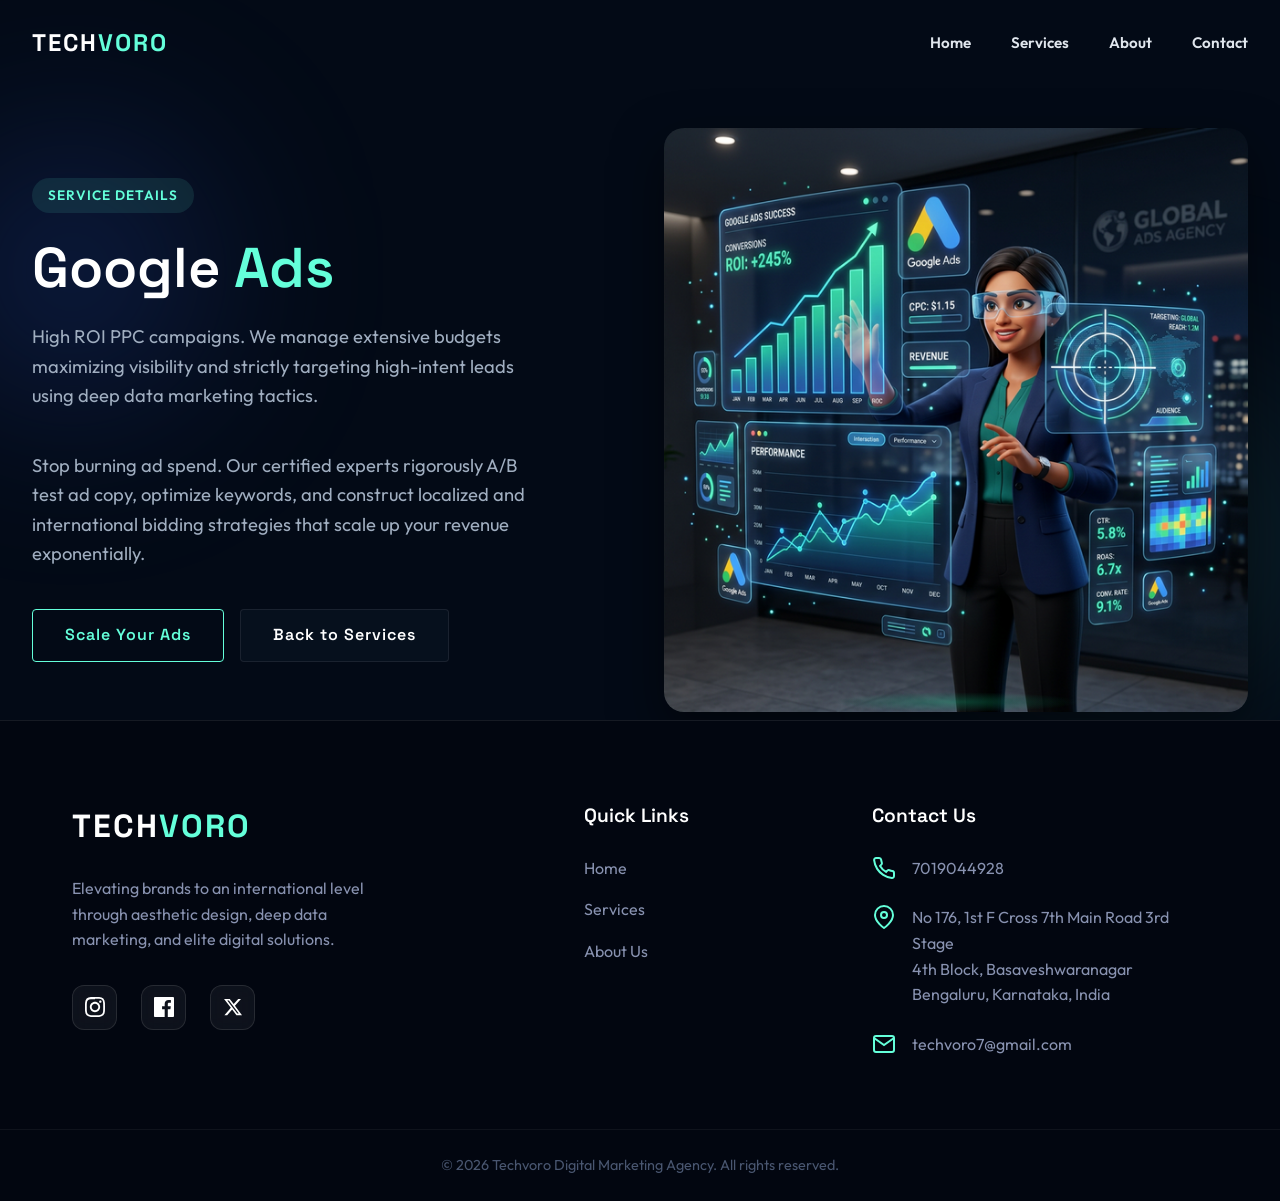
==== google-ads.html @ 204bbf92 "Techvoro website - SEO optimized, techvoro.in domain" ====
<!DOCTYPE html>
<html lang="en">
<head>
    <meta charset="UTF-8">
    <meta name="viewport" content="width=device-width, initial-scale=1.0">

    <!-- ===== PRIMARY SEO TAGS ===== -->
    <title>Google Ads Agency in Bangalore | PPC Management & Lead Generation – Techvoro</title>
    <meta name="description" content="Best Google Ads agency in Bangalore. Techvoro manages high-ROI PPC campaigns, search ads & display ads targeting high-intent leads. 10x average ROI growth. Call 7019044928.">
    <meta name="keywords" content="Google Ads agency Bangalore, PPC company Bangalore, Google Ads management Bangalore, pay per click Bangalore, paid advertising Bangalore, Google search ads Bangalore, display ads Bangalore, lead generation Bangalore, Google Ads consultant Bangalore, performance marketing Bangalore, digital advertising Bangalore, online advertising Bangalore, SEM agency Bangalore">
    <meta name="author" content="Techvoro Digital Marketing Agency">
    <meta name="robots" content="index, follow">
    <meta name="geo.region" content="IN-KA">
    <meta name="geo.placename" content="Bangalore, Karnataka, India">

    <!-- ===== CANONICAL URL ===== -->
    <link rel="canonical" href="https://techvoro.in/google-ads.html">

    <!-- ===== OPEN GRAPH ===== -->
    <meta property="og:type" content="website">
    <meta property="og:url" content="https://techvoro.in/google-ads.html">
    <meta property="og:title" content="Google Ads Agency in Bangalore | Techvoro – High ROI PPC">
    <meta property="og:description" content="Top Google Ads management company in Bangalore. High-ROI PPC campaigns targeting high-intent leads. Call 7019044928.">
    <meta property="og:site_name" content="Techvoro">

    <!-- ===== SERVICE SCHEMA ===== -->
    <script type="application/ld+json">
    {
      "@context": "https://schema.org",
      "@type": "Service",
      "serviceType": "Google Ads Management",
      "name": "Google Ads Services in Bangalore",
      "description": "Professional Google Ads (PPC) management services in Bangalore including search ads, display ads, retargeting campaigns and lead generation strategies with high ROI.",
      "provider": {
        "@type": "LocalBusiness",
        "name": "Techvoro Digital Marketing Agency",
        "address": {"@type": "PostalAddress", "addressLocality": "Basaveshwaranagar", "addressRegion": "Karnataka", "addressCountry": "IN"},
        "telephone": "+917019044928",
        "url": "https://techvoro.in"
      },
      "areaServed": {"@type": "City", "name": "Bangalore"},
      "url": "https://techvoro.in/google-ads.html"
    }
    </script>

    <link rel="preconnect" href="https://fonts.googleapis.com">
    <link rel="preconnect" href="https://fonts.gstatic.com" crossorigin>
    <link href="https://fonts.googleapis.com/css2?family=Outfit:wght@300;400;600;700&family=Space+Grotesk:wght@400;600&display=swap" rel="stylesheet">
    <link rel="stylesheet" href="css/style.css">
    <script src="js/main.js" defer></script>
</head>
<body>

    <!-- Navigation -->
    <nav id="navbar" class="glass-nav scrolled">
        <div class="nav-container">
            <a href="index.html" class="logo">TECH<span>VORO</span></a>
            <ul class="nav-links">
                <li><a href="index.html#home">Home</a></li>
                <li><a href="index.html#services">Services</a></li>
                <li><a href="index.html#about">About</a></li>
                <li><a href="index.html#contact">Contact</a></li>
            </ul>
        </div>
    </nav>

    <!-- Service Detail Hero Section -->
    <section class="hero-section" style="min-height: 80vh; padding-top: 120px;">
        <div class="hero-background-elements">
            <div class="bg-shape circle"></div>
            <div class="bg-shape polygon"></div>
        </div>
        
        <div class="hero-content" style="align-items: center;">
            <div class="hero-text fade-in-up" style="max-width: 600px;">
                <div class="badge">Service Details</div>
                <h1 style="font-size: 3.5rem;">Google <span class="accent">Ads</span></h1>
                <p>High ROI PPC campaigns. We manage extensive budgets maximizing visibility and strictly targeting high-intent leads using deep data marketing tactics.</p>
                <p>Stop burning ad spend. Our certified experts rigorously A/B test ad copy, optimize keywords, and construct localized and international bidding strategies that scale up your revenue exponentially.</p>
                <div class="hero-actions" style="margin-top: 2rem;">
                    <a href="https://wa.me/917019044928?text=Hey%20Techvoro,%20I'm%20interested%20in%20Google%20Ads%20services!" target="_blank" class="btn btn-primary">Scale Your Ads</a>
                    <a href="index.html#services" class="btn btn-secondary">Back to Services</a>
                </div>
            </div>
            
            <div class="hero-graphics fade-in-up" data-delay="200" style="height: auto;">
                <div class="avatar-container" style="pointer-events: none;">
                    <img src="assets/images/human_google_ads.png" alt="Google Ads 3D Illustration" style="max-width: 100%; border-radius: 20px; box-shadow: 0 20px 50px rgba(0,0,0,0.5);">
                    <div class="glow-underneath" style="bottom: 0px; background: radial-gradient(ellipse at center, rgba(16, 185, 129, 0.3) 0%, rgba(0,0,0,0) 70%);"></div>
                </div>
            </div>
        </div>
    </section>

    <!-- Contact & Footer Section -->
    <footer id="contact" class="footer-section">
        <div class="container footer-content">
            <div class="footer-brand">
                <h2 class="logo large-logo">TECH<span>VORO</span></h2>
                <p class="company-desc">Elevating brands to an international level through aesthetic design, deep data marketing, and elite digital solutions.</p>
                <!-- Horizontal Social Media Bar -->
                <div class="social-bar">
                    <a href="https://www.instagram.com/techvoro/" target="_blank" class="social-link" title="Instagram">
                        <svg viewBox="0 0 24 24"><path d="M12 2.163c3.204 0 3.584.012 4.85.07 3.252.148 4.771 1.691 4.919 4.919.058 1.265.069 1.645.069 4.849 0 3.205-.012 3.584-.069 4.849-.149 3.225-1.664 4.771-4.919 4.919-1.266.058-1.644.07-4.85.07-3.204 0-3.584-.012-4.849-.07-3.26-.149-4.771-1.699-4.919-4.92-.058-1.265-.07-1.644-.07-4.849 0-3.204.013-3.04.07-4.349.148-3.225 1.664-4.771 4.919-4.919 1.266-.057 1.645-.069 4.849-.069zm0-2.163c-3.259 0-3.667.014-4.947.072-4.358.2-6.78 2.618-6.98 6.98-.059 1.281-.073 1.689-.073 4.948 0 3.259.014 3.668.072 4.948.2 4.358 2.618 6.78 6.98 6.98 1.281.058 1.689.072 4.948.072 3.259 0 3.668-.014 4.948-.072 4.354-.2 6.782-2.618 6.979-6.98.059-1.28.073-1.689.073-4.948 0-3.259-.014-3.667-.072-4.947-.196-4.354-2.617-6.78-6.979-6.98-1.281-.059-1.69-.073-4.949-.073zm0 5.838c-3.403 0-6.162 2.759-6.162 6.162s2.759 6.163 6.162 6.163 6.162-2.759 6.162-6.163c0-3.403-2.759-6.162-6.162-6.162zm0 10.162c-2.209 0-4-1.79-4-4 0-2.209 1.791-4 4-4s4 1.791 4 4c0 2.21-1.791 4-4 4zm6.406-11.845c-.796 0-1.441.645-1.441 1.44s.645 1.44 1.441 1.44c.795 0 1.439-.645 1.439-1.44s-.644-1.44-1.439-1.44z"/></svg>
                    </a>
                    <a href="#" class="social-link" title="Facebook">
                        <svg viewBox="0 0 24 24"><path d="M22.675 0h-21.35c-.732 0-1.325.593-1.325 1.325v21.351c0 .731.593 1.324 1.325 1.324h11.495v-9.294h-3.128v-3.622h3.128v-2.671c0-3.1 1.893-4.788 4.659-4.788 1.325 0 2.463.099 2.795.143v3.24h-1.918c-1.504 0-1.795.715-1.795 1.763v2.313h3.587l-.467 3.622h-3.12v9.293h6.116c.73 0 1.323-.593 1.323-1.325v-21.35c0-.732-.593-1.325-1.325-1.325z"/></svg>
                    </a>
                    <a href="#" class="social-link" title="X (Twitter)">
                        <svg viewBox="0 0 24 24"><path d="M18.244 2.25h3.308l-7.227 8.26 8.502 11.24H16.17l-5.214-6.817L4.99 21.75H1.68l7.73-8.835L1.254 2.25H8.134l4.713 6.231zm-1.161 17.52h1.833L7.084 4.126H5.117z"/></svg>
                    </a>
                </div>
            </div>
            
            <div class="footer-links">
                <h4>Quick Links</h4>
                <ul>
                    <li><a href="index.html#home">Home</a></li>
                    <li><a href="index.html#services">Services</a></li>
                    <li><a href="index.html#about">About Us</a></li>
                </ul>
            </div>
            
            <div class="footer-contact">
                <h4>Contact Us</h4>
                <div class="contact-item">
                    <svg class="contact-icon" viewBox="0 0 24 24" fill="none" stroke="currentColor" stroke-width="2"><path d="M22 16.92v3a2 2 0 0 1-2.18 2 19.79 19.79 0 0 1-8.63-3.07 19.5 19.5 0 0 1-6-6 19.79 19.79 0 0 1-3.07-8.67A2 2 0 0 1 4.11 2h3a2 2 0 0 1 2 1.72 12.84 12.84 0 0 0 .7 2.81 2 2 0 0 1-.45 2.11L8.09 9.91a16 16 0 0 0 6 6l1.27-1.27a2 2 0 0 1 2.11-.45 12.84 12.84 0 0 0 2.81.7A2 2 0 0 1 22 16.92z"></path></svg>
                    <span>7019044928</span>
                </div>
                <div class="contact-item">
                    <svg class="contact-icon" viewBox="0 0 24 24" fill="none" stroke="currentColor" stroke-width="2"><path d="M21 10c0 7-9 13-9 13s-9-6-9-13a9 9 0 0 1 18 0z"></path><circle cx="12" cy="10" r="3"></circle></svg>
                    <span>No 176, 1st F Cross 7th Main Road 3rd Stage<br>4th Block, Basaveshwaranagar<br>Bengaluru, Karnataka, India</span>
                </div>
                <div class="contact-item">
                    <svg class="contact-icon" viewBox="0 0 24 24" fill="none" stroke="currentColor" stroke-width="2"><path d="M4 4h16c1.1 0 2 .9 2 2v12c0 1.1-.9 2-2 2H4c-1.1 0-2-.9-2-2V6c0-1.1.9-2 2-2z"></path><polyline points="22,6 12,13 2,6"></polyline></svg>
                    <a href="mailto:techvoro7@gmail.com" style="color: inherit; text-decoration: none;">techvoro7@gmail.com</a>
                </div>
            </div>
        </div>
        
        <div class="footer-bottom">
            <p>&copy; 2026 Techvoro Digital Marketing Agency. All rights reserved.</p>
        </div>
    </footer>

</body>
</html>
---- css/style.css ----
/* ==================================
   VARIABLES & GLOBALS
   ================================== */
:root {
    /* Colors */
    --color-bg: #030a16;
    --color-bg-light: #0d1b2a;
    --color-text: #e0e6ed;
    --color-heading: #ffffff;
    --color-accent: #64ffda; /* Emerald/Teal */
    --color-accent-dark: #1b4e52;
    --color-primary: #1e3a8a; /* Deep Blue */
    
    /* Glassmorphism */
    --glass-bg: rgba(13, 27, 42, 0.4);
    --glass-border: rgba(255, 255, 255, 0.08);
    --glass-shadow: 0 8px 32px 0 rgba(0, 0, 0, 0.37);
    
    /* Typography */
    --font-primary: 'Outfit', sans-serif;
    --font-secondary: 'Space Grotesk', sans-serif;
    
    /* Spacing */
    --spacing-sm: 1rem;
    --spacing-md: 2.5rem;
    --spacing-lg: 5rem;
    --spacing-xl: 10rem;
}

* {
    margin: 0;
    padding: 0;
    box-sizing: border-box;
}

html {
    scroll-behavior: smooth;
    font-size: 16px;
}

body {
    background-color: var(--color-bg);
    color: var(--color-text);
    font-family: var(--font-primary);
    line-height: 1.6;
    overflow-x: hidden;
}

h1, h2, h3, h4, h5, h6 {
    color: var(--color-heading);
    font-family: var(--font-secondary);
    font-weight: 600;
}

a {
    text-decoration: none;
    color: inherit;
}

ul {
    list-style: none;
}

.container {
    max-width: 1200px;
    margin: 0 auto;
    padding: 0 2rem;
}

.section-padding {
    padding: var(--spacing-xl) 0;
}

.text-center {
    text-align: center;
}

.accent {
    color: var(--color-accent);
}

/* ==================================
   COMPONENTS
   ================================== */

.btn {
    display: inline-block;
    padding: 0.8rem 2rem;
    border-radius: 4px;
    font-weight: 600;
    font-family: var(--font-secondary);
    letter-spacing: 1px;
    transition: all 0.3s cubic-bezier(0.25, 0.46, 0.45, 0.94);
    position: relative;
    overflow: hidden;
    z-index: 1;
}

.btn-primary {
    background: transparent;
    color: var(--color-accent);
    border: 1px solid var(--color-accent);
}

.btn-primary:hover {
    background: rgba(100, 255, 218, 0.1);
    box-shadow: 0 0 15px rgba(100, 255, 218, 0.3);
    transform: translateY(-3px);
}

.btn-secondary {
    background: var(--glass-bg);
    border: 1px solid var(--glass-border);
    color: var(--color-heading);
}

.btn-secondary:hover {
    background: rgba(255, 255, 255, 0.05);
    transform: translateY(-3px);
}

.badge {
    display: inline-block;
    padding: 0.4rem 1rem;
    background: rgba(100, 255, 218, 0.1);
    color: var(--color-accent);
    border-radius: 50px;
    font-size: 0.85rem;
    font-weight: 600;
    margin-bottom: 1.5rem;
    letter-spacing: 1px;
    text-transform: uppercase;
}

.glass-card {
    background: var(--glass-bg);
    backdrop-filter: blur(10px);
    -webkit-backdrop-filter: blur(10px);
    border: 1px solid var(--glass-border);
    border-radius: 12px;
    box-shadow: var(--glass-shadow);
}

/* ==================================
   NAVIGATION
   ================================== */
.glass-nav {
    position: fixed;
    top: 0;
    width: 100%;
    z-index: 100;
    padding: 1.5rem 0;
    transition: all 0.4s ease;
    background: transparent;
}

.glass-nav.scrolled {
    background: rgba(3, 10, 22, 0.8);
    backdrop-filter: blur(12px);
    -webkit-backdrop-filter: blur(12px);
    padding: 1rem 0;
    border-bottom: 1px solid var(--glass-border);
}

.nav-container {
    max-width: 1400px;
    margin: 0 auto;
    padding: 0 2rem;
    display: flex;
    justify-content: space-between;
    align-items: center;
}

.logo {
    font-family: var(--font-secondary);
    font-size: 1.5rem;
    font-weight: 700;
    letter-spacing: 2px;
    color: var(--color-heading);
}

.logo span {
    color: var(--color-accent);
}

.nav-links {
    display: flex;
    gap: 2.5rem;
}

.nav-links a {
    font-size: 0.95rem;
    font-weight: 600;
    color: var(--color-text);
    transition: color 0.3s ease;
    position: relative;
}

.nav-links a::after {
    content: '';
    position: absolute;
    width: 0;
    height: 2px;
    bottom: -5px;
    left: 0;
    background-color: var(--color-accent);
    transition: width 0.3s ease;
}

.nav-links a:hover {
    color: var(--color-accent);
}

.nav-links a:hover::after {
    width: 100%;
}

/* ==================================
   HERO SECTION
   ================================== */
.hero-section {
    position: relative;
    min-height: 100vh;
    display: flex;
    align-items: center;
    padding-top: 80px; /* Offset for nav */
    overflow: hidden;
}

.hero-background-elements {
    position: absolute;
    top: 0;
    left: 0;
    width: 100%;
    height: 100%;
    z-index: -1;
    overflow: hidden;
}

/* Abstract glowing shapes in background */
.bg-shape {
    position: absolute;
    filter: blur(80px);
    opacity: 0.5;
    z-index: -1;
    animation: drift 20s infinite alternate ease-in-out;
}

.circle {
    width: 400px;
    height: 400px;
    background: radial-gradient(circle, var(--color-primary) 0%, transparent 70%);
    top: 10%;
    left: -10%;
}

.polygon {
    width: 500px;
    height: 500px;
    background: radial-gradient(circle, var(--color-accent-dark) 0%, transparent 70%);
    bottom: -10%;
    right: -10%;
    animation-delay: -5s;
}

.hero-content {
    max-width: 1400px;
    margin: 0 auto;
    padding: 0 2rem;
    display: grid;
    grid-template-columns: 1fr 1fr;
    gap: 3rem;
    align-items: center;
    width: 100%;
    position: relative;
    z-index: 10;
}

.hero-text h1 {
    font-size: clamp(3rem, 5vw, 4.5rem);
    line-height: 1.1;
    margin-bottom: 1.5rem;
}

.hero-text p {
    font-size: 1.15rem;
    color: #a0aec0;
    max-width: 500px;
    margin-bottom: 2.5rem;
}

.hero-actions {
    display: flex;
    gap: 1rem;
}

/* 3D Avatar Area */
.hero-graphics {
    position: relative;
    display: flex;
    justify-content: center;
    align-items: center;
    height: 600px; /* fixed height for float effect */
}

.avatar-container {
    position: relative;
    width: 100%;
    height: 100%;
    display: flex;
    justify-content: center;
    align-items: center;
    perspective: 1000px;
    cursor: pointer;
}

.avatar-ring {
    position: absolute;
    width: 380px;
    height: 380px;
    border-radius: 50%;
    border: 2px dashed var(--color-accent);
    opacity: 0;
    transform: scale(0.5) rotate(0deg);
    transition: all 0.6s cubic-bezier(0.175, 0.885, 0.32, 1.275);
    z-index: 0;
    pointer-events: none;
}

.avatar-container:hover .avatar-ring {
    opacity: 0.8;
    transform: scale(1) rotate(180deg);
    box-shadow: 0 0 40px rgba(100, 255, 218, 0.2), inset 0 0 40px rgba(100, 255, 218, 0.2);
    animation: spinRing 20s linear infinite forwards;
}

@keyframes spinRing {
    100% { transform: scale(1) rotate(540deg); }
}

.floating-avatar {
    max-width: 90%;
    max-height: 100%;
    object-fit: contain;
    animation: float 6s ease-in-out infinite;
    filter: drop-shadow(0 20px 30px rgba(0,0,0,0.5));
    transform-style: preserve-3d;
    z-index: 2;
    transition: filter 0.5s ease;
}

.avatar-container:hover .floating-avatar {
    filter: drop-shadow(0 0 30px rgba(100, 255, 218, 0.6));
}

.chat-bubble {
    position: absolute;
    top: 15%;
    right: 5%;
    background: rgba(3, 10, 22, 0.85);
    backdrop-filter: blur(12px);
    border: 1px solid var(--color-accent);
    padding: 1.2rem 1.5rem;
    border-radius: 20px 20px 20px 0;
    color: var(--color-heading);
    font-family: var(--font-primary);
    font-weight: 500;
    font-size: 1.1rem;
    box-shadow: 0 10px 25px rgba(0,0,0,0.5), 0 0 15px rgba(100, 255, 218, 0.2);
    opacity: 0;
    transform: translateY(20px) scale(0.8);
    transition: all 0.5s cubic-bezier(0.175, 0.885, 0.32, 1.275);
    z-index: 10;
    pointer-events: none;
    max-width: 250px;
}

.avatar-container:hover .chat-bubble {
    opacity: 1;
    transform: translateY(0) scale(1);
    transition-delay: 0.3s;
    pointer-events: auto; /* Allow clicking the link when visible */
}

.chat-text {
    display: inline-block;
    color: var(--color-heading);
    text-decoration: none;
    opacity: 0;
    transition: opacity 0.3s ease, color 0.3s ease;
    transition-delay: 1.2s; /* shows after typing dots */
}

.chat-text:hover {
    color: var(--color-accent);
}

.avatar-container:hover .chat-text {
    opacity: 1;
}

.typing-dot {
    display: inline-block;
    width: 6px;
    height: 6px;
    background: var(--color-accent);
    border-radius: 50%;
    margin-right: 4px;
    animation: typing 1.4s infinite ease-in-out both;
    position: absolute;
    top: 50%;
    transform: translateY(-50%);
}

.typing-dot:nth-child(1) { left: 20px; animation-delay: -0.32s; }
.typing-dot:nth-child(2) { left: 32px; animation-delay: -0.16s; }
.typing-dot:nth-child(3) { left: 44px; animation-delay: 0s; }

.avatar-container:hover .typing-dot {
    opacity: 0;
    transition: opacity 0.3s ease;
    transition-delay: 1s; /* fade out typing dots */
}

@keyframes typing {
    0%, 80%, 100% { transform: scale(0); }
    40% { transform: scale(1); }
}

.glow-underneath {
    position: absolute;
    bottom: 50px;
    width: 250px;
    height: 20px;
    background: radial-gradient(ellipse at center, rgba(100, 255, 218, 0.4) 0%, rgba(0,0,0,0) 70%);
    border-radius: 50%;
    animation: pulseGlow 6s ease-in-out infinite;
}

/* ==================================
   SERVICES SECTION
   ================================== */
.services-section {
    position: relative;
    background-color: var(--color-bg-light);
}

.service-card-link {
    text-decoration: none;
    color: inherit;
    display: block;
    border-radius: 20px;
    transition: transform 0.4s ease;
}

.service-card-link:hover {
    transform: translateY(-5px);
}

.section-header {
    margin-bottom: 4rem;
}

.section-title {
    font-size: 2.5rem;
    margin-bottom: 1rem;
}

.section-subtitle {
    color: #a0aec0;
    font-size: 1.1rem;
}

.services-grid {
    display: grid;
    grid-template-columns: repeat(auto-fit, minmax(320px, 1fr));
    gap: 2rem;
}

.service-card {
    padding: 2.5rem;
    transition: transform 0.4s cubic-bezier(0.175, 0.885, 0.32, 1.275), box-shadow 0.4s ease;
    cursor: pointer;
    position: relative;
    overflow: hidden;
}

.service-card::before {
    content: '';
    position: absolute;
    top: 0;
    left: 0;
    width: 100%;
    height: 100%;
    background: linear-gradient(135deg, rgba(100,255,218,0.05) 0%, transparent 100%);
    opacity: 0;
    transition: opacity 0.4s ease;
}

.service-card:hover {
    transform: translateY(-10px) scale(1.02);
    box-shadow: 0 20px 40px rgba(0,0,0,0.4);
    border-color: rgba(100, 255, 218, 0.3);
}

.service-card:hover::before {
    opacity: 1;
}

.service-img-container {
    height: 160px;
    margin-bottom: 1.5rem;
    display: flex;
    justify-content: center;
    align-items: center;
    perspective: 1000px;
}

.service-3d-img {
    max-height: 100%;
    max-width: 100%;
    object-fit: contain;
    filter: drop-shadow(0 15px 25px rgba(0,0,0,0.6));
    transition: transform 0.6s cubic-bezier(0.175, 0.885, 0.32, 1.275), filter 0.6s ease;
    transform-style: preserve-3d;
    border-radius: 12px;
}

.service-card:hover .service-3d-img {
    transform: translateY(-20px) scale(1.15) rotateY(15deg) rotateX(10deg);
    filter: drop-shadow(0 30px 40px rgba(100, 255, 218, 0.25));
}

.service-card h3 {
    font-size: 1.4rem;
    margin-bottom: 1rem;
}

.service-card p {
    color: #a0aec0;
    font-size: 0.95rem;
}

/* ==================================
   WHY CHOOSE US SECTION
   ================================== */
.why-us-section {
    position: relative;
    z-index: 10;
}

.why-us-container {
    display: grid;
    grid-template-columns: 1fr 1fr;
    gap: 4rem;
    align-items: center;
}

.why-us-content .section-subtitle {
    margin-bottom: 3rem;
    font-size: 1.1rem;
    color: rgba(255, 255, 255, 0.7);
    line-height: 1.8;
}

.why-grid {
    display: grid;
    grid-template-columns: 1fr 1fr;
    gap: 2rem;
}

.why-card {
    padding: 2rem;
    position: relative;
    overflow: hidden;
    transition: transform 0.3s ease, box-shadow 0.3s ease;
}

.why-card:hover {
    transform: translateY(-5px);
    box-shadow: 0 10px 30px rgba(0,0,0,0.5), inset 0 0 15px rgba(16, 185, 129, 0.1);
}

.why-card::before {
    content: '';
    position: absolute;
    top: 0;
    left: 0;
    width: 2px;
    height: 0;
    background: var(--color-accent);
    transition: height 0.4s ease;
}

.why-card:hover::before {
    height: 100%;
}

.icon-wrapper {
    width: 50px;
    height: 50px;
    border-radius: 12px;
    background: rgba(16, 185, 129, 0.1);
    display: flex;
    align-items: center;
    justify-content: center;
    margin-bottom: 1.5rem;
    border: 1px solid rgba(16, 185, 129, 0.2);
}

.icon-wrapper svg {
    width: 24px;
    height: 24px;
    color: var(--color-accent);
}

.why-card h3 {
    font-size: 1.25rem;
    margin-bottom: 1rem;
    color: var(--color-heading);
}

.why-card p {
    font-size: 0.95rem;
    color: rgba(255, 255, 255, 0.65);
    line-height: 1.6;
    margin: 0;
}

.interactive-shield-3d {
    position: relative;
    animation: float 6s ease-in-out infinite;
}

.shield-img:hover {
    transform: scale(1.05) rotateY(10deg);
}

/* ==================================
   ABOUT / RESEARCH SECTION
   ================================== */
.about-section {
    background: var(--color-bg);
}

.about-container {
    display: grid;
    grid-template-columns: 1fr 1fr;
    gap: 4rem;
    align-items: center;
}

.abstract-chart {
    height: 400px;
    position: relative;
    padding: 2rem;
    display: flex;
    align-items: flex-end;
    gap: 2rem;
    justify-content: center;
}

.bar {
    width: 60px;
    border-radius: 8px 8px 0 0;
    background: linear-gradient(180deg, var(--color-accent) 0%, rgba(100,255,218,0) 100%);
    box-shadow: 0 0 20px rgba(100,255,218,0.2);
    animation: growBar 3s ease-out forwards infinite alternate;
}

.bar-1 { height: 60%; animation-delay: 0s; }
.bar-2 { height: 85%; animation-delay: 1s; }
.bar-3 { height: 40%; animation-delay: 2s; }

.about-text p {
    color: #a0aec0;
    margin-bottom: 1.5rem;
    font-size: 1.1rem;
}

.stats-list {
    display: grid;
    grid-template-columns: repeat(3, 1fr);
    gap: 1.5rem;
    margin-top: 3rem;
    padding-top: 3rem;
    border-top: 1px solid var(--glass-border);
}

.stat-num {
    display: block;
    font-size: 2.5rem;
    font-family: var(--font-secondary);
    font-weight: 700;
    color: var(--color-accent);
    margin-bottom: 0.5rem;
}

.stat-label {
    color: #8892b0;
    font-size: 0.9rem;
    text-transform: uppercase;
    letter-spacing: 1px;
}

/* ==================================
   FOOTER / CONTACT SECTION
   ================================== */
.footer-section {
    background: #020610;
    border-top: 1px solid var(--glass-border);
    padding-top: var(--spacing-lg);
    position: relative;
}

.footer-content {
    display: grid;
    grid-template-columns: 2fr 1fr 1.5fr;
    gap: 4rem;
    margin-bottom: 3rem;
}

.large-logo {
    font-size: 2rem;
    margin-bottom: 1.5rem;
}

.company-desc {
    color: #8892b0;
    max-width: 300px;
}

.footer-links h4, .footer-contact h4 {
    color: var(--color-heading);
    margin-bottom: 1.5rem;
    font-size: 1.2rem;
}

.footer-links ul li {
    margin-bottom: 1rem;
}

.footer-links ul li a {
    color: #8892b0;
    transition: color 0.3s ease;
}

.footer-links ul li a:hover {
    color: var(--color-accent);
}

.contact-item {
    display: flex;
    align-items: flex-start;
    gap: 1rem;
    margin-bottom: 1.5rem;
    color: #8892b0;
}

.contact-icon {
    width: 24px;
    height: 24px;
    color: var(--color-accent);
    flex-shrink: 0;
}

.footer-bottom {
    text-align: center;
    padding: 1.5rem;
    border-top: 1px solid rgba(255,255,255,0.05);
    color: #495670;
    font-size: 0.9rem;
}

/* ==================================
   READ MORE LINK
   ================================== */
.read-more {
    display: inline-flex;
    align-items: center;
    gap: 0.4rem;
    margin-top: 1rem;
    color: var(--color-accent);
    font-size: 0.9rem;
    font-weight: 600;
    letter-spacing: 0.04em;
    text-transform: uppercase;
    transition: gap 0.3s ease, opacity 0.3s ease;
}

.read-more .arrow {
    display: inline-block;
    transition: transform 0.3s ease;
}

.service-card:hover .read-more .arrow {
    transform: translateX(5px);
}

.service-card:hover .read-more {
    gap: 0.7rem;
    opacity: 0.9;
}

/* ==================================
   ANIMATIONS & KEYFRAMES
   ================================== */

@keyframes float {
    0% { transform: translateY(0px) rotate(0deg); }
    50% { transform: translateY(-20px) rotate(2deg); }
    100% { transform: translateY(0px) rotate(0deg); }
}

@keyframes pulseGlow {
    0% { transform: scale(1); opacity: 0.5; }
    50% { transform: scale(1.2); opacity: 0.8; }
    100% { transform: scale(1); opacity: 0.5; }
}

@keyframes bounce {
    0%, 100% { transform: translateY(0); }
    50% { transform: translateY(10px); }
}

@keyframes drift {
    0% { transform: translate(0, 0) scale(1); }
    100% { transform: translate(50px, 30px) scale(1.2); }
}

@keyframes growBar {
    0% { opacity: 0.5; transform: scaleY(0.8); }
    100% { opacity: 1; transform: scaleY(1); }
}

/* Scroll Reveal Classes added by JS */
.fade-in-up {
    opacity: 0;
    transform: translateY(40px);
    transition: opacity 0.8s ease-out, transform 0.8s cubic-bezier(0.165, 0.84, 0.44, 1);
}

.fade-in-up.visible {
    opacity: 1;
    transform: translateY(0);
}

/* ==================================
   RESPONSIVE DESIGN
   ================================== */
@media screen and (max-width: 968px) {
    .hero-content {
        grid-template-columns: 1fr;
        text-align: center;
        padding-top: 5rem;
    }
    
    .hero-actions {
        justify-content: center;
    }
    
    .hero-text p {
        margin: 0 auto 2.5rem auto;
    }
    
    .about-container {
        grid-template-columns: 1fr;
    }
    
    .about-images {
        order: -1;
    }
    
    .footer-content {
        grid-template-columns: 1fr;
        gap: 2.5rem;
    }
}

@media screen and (max-width: 768px) {
    .nav-links {
        display: none; /* Add hamburger menu logic for real site */
    }
    
    .stats-list {
        grid-template-columns: 1fr;
        text-align: center;
    }
}

/* ==================================
   SOCIAL MEDIA BAR
   ================================== */
.social-bar {
    display: flex;
    flex-direction: row;
    gap: 1.5rem;
    margin-top: 2rem;
    animation: fadeIn 1s ease-out;
}

.social-link {
    width: 45px;
    height: 45px;
    background: rgba(255, 255, 255, 0.05);
    backdrop-filter: blur(10px);
    -webkit-backdrop-filter: blur(10px);
    border: 1px solid rgba(255, 255, 255, 0.1);
    border-radius: 12px;
    display: flex;
    align-items: center;
    justify-content: center;
    color: #fff;
    transition: all 0.3s ease;
    text-decoration: none;
}

.social-link:hover {
    background: rgba(16, 185, 129, 0.2);
    border-color: var(--color-accent);
    color: var(--color-accent);
    transform: translateY(-5px);
    box-shadow: 0 5px 15px rgba(16, 185, 129, 0.3);
}

.social-link svg {
    width: 20px;
    height: 20px;
    fill: currentColor;
}

@keyframes fadeIn {
    from { opacity: 0; transform: translateX(-20px); }
    to { opacity: 1; transform: translateX(0); }
}

@media screen and (max-width: 768px) {
    .social-bar {
        margin-top: 1.5rem;
        gap: 1rem;
    }
    
    .social-link {
        width: 40px;
        height: 40px;
    }
}
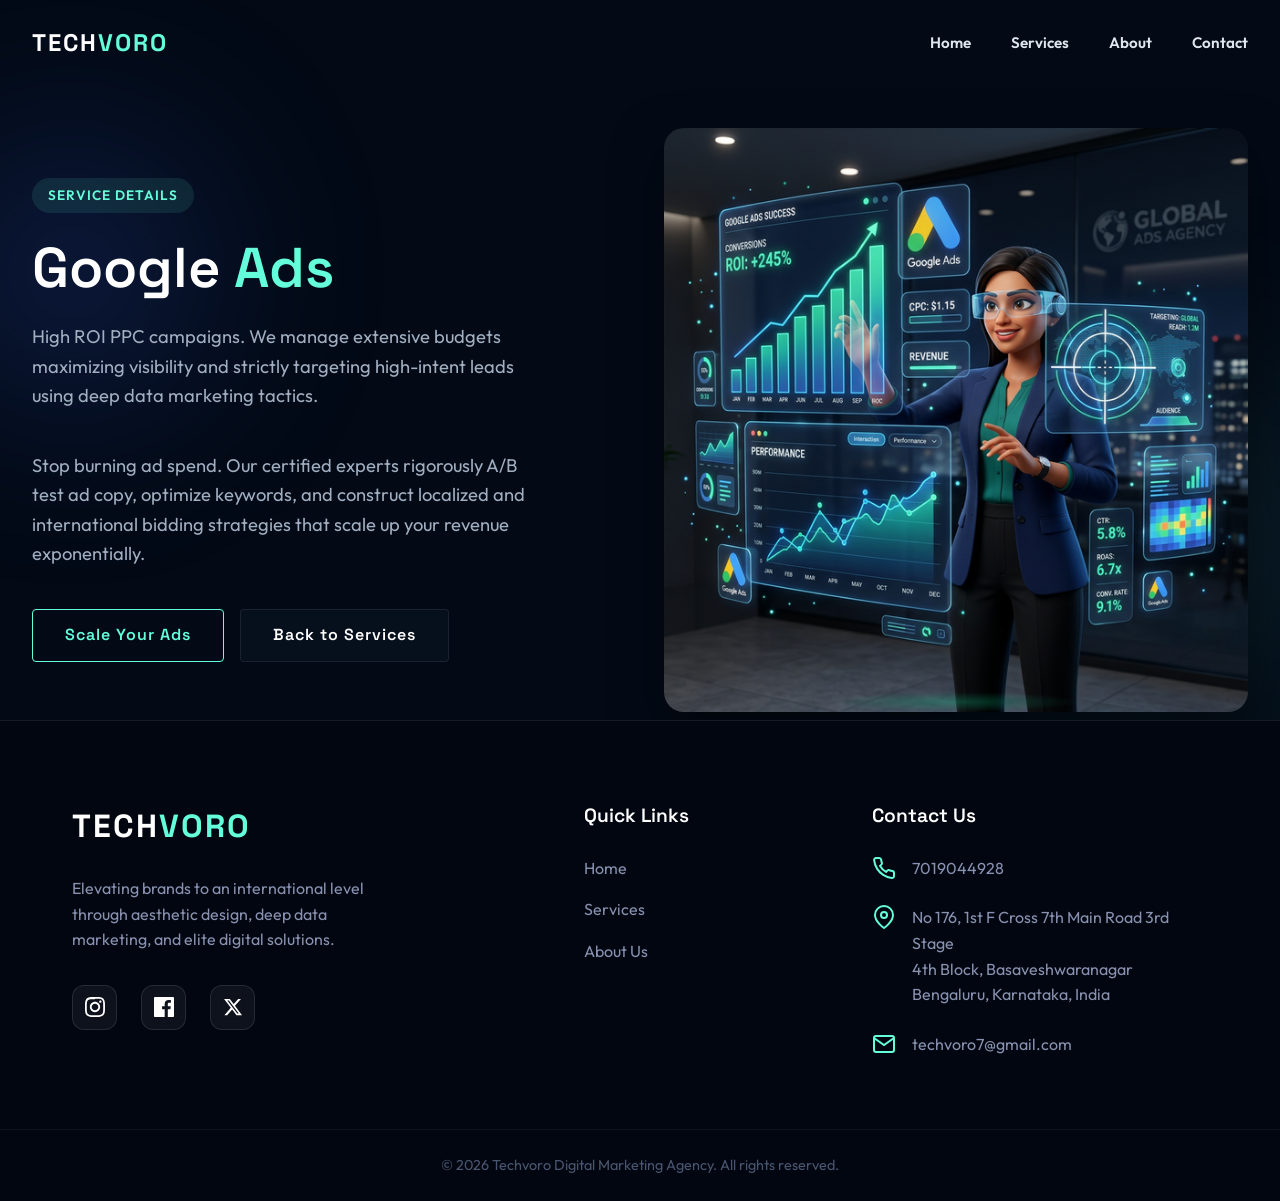
==== commit 7ebc4234: "Fix mobile navigation and layout squashing" ====
--- a/google-ads.html
+++ b/google-ads.html
@@ -61,6 +61,9 @@
                 <li><a href="index.html#about">About</a></li>
                 <li><a href="index.html#contact">Contact</a></li>
             </ul>
+            <div class="mobile-toggle" id="mobile-toggle">
+                <svg viewBox="0 0 24 24" fill="none" stroke="currentColor" stroke-width="2"><line x1="3" y1="12" x2="21" y2="12"></line><line x1="3" y1="6" x2="21" y2="6"></line><line x1="3" y1="18" x2="21" y2="18"></line></svg>
+            </div>
         </div>
     </nav>
 
--- a/css/style.css
+++ b/css/style.css
@@ -71,6 +71,12 @@
     padding: var(--spacing-xl) 0;
 }
 
+@media screen and (max-width: 768px) {
+    .section-padding {
+        padding: 4rem 0;
+    }
+}
+
 .text-center {
     text-align: center;
 }
@@ -186,6 +192,48 @@
 .nav-links {
     display: flex;
     gap: 2.5rem;
+}
+
+.mobile-toggle {
+    display: none;
+    cursor: pointer;
+    z-index: 1001;
+}
+
+.mobile-toggle svg {
+    width: 30px;
+    height: 30px;
+    color: var(--color-accent);
+}
+
+@media screen and (max-width: 992px) {
+    .mobile-toggle {
+        display: block;
+    }
+
+    .nav-links {
+        position: fixed;
+        top: 0;
+        right: -100%;
+        width: 100%;
+        height: 100vh;
+        background: rgba(3, 10, 22, 0.98);
+        backdrop-filter: blur(20px);
+        flex-direction: column;
+        justify-content: center;
+        align-items: center;
+        gap: 2rem;
+        transition: right 0.4s cubic-bezier(0.77, 0.2, 0.05, 1);
+        z-index: 1000;
+    }
+
+    .nav-links.active {
+        right: 0;
+    }
+
+    .nav-links a {
+        font-size: 1.5rem;
+    }
 }
 
 .nav-links a {
@@ -227,6 +275,13 @@
     overflow: hidden;
 }
 
+@media screen and (max-width: 768px) {
+    .hero-section {
+        min-height: auto;
+        padding: 120px 0 60px;
+    }
+}
+
 .hero-background-elements {
     position: absolute;
     top: 0;
@@ -244,6 +299,14 @@
     opacity: 0.5;
     z-index: -1;
     animation: drift 20s infinite alternate ease-in-out;
+    will-change: transform; /* Hint for browser to use GPU */
+}
+
+@media screen and (max-width: 768px) {
+    .bg-shape {
+        filter: blur(40px); /* Reduce blur on mobile to avoid glitches */
+        opacity: 0.3;
+    }
 }
 
 .circle {
@@ -877,14 +940,52 @@
     }
 }
 
-@media screen and (max-width: 768px) {
+@media screen and (max-width: 992px) {
     .nav-links {
-        display: none; /* Add hamburger menu logic for real site */
-    }
-    
+        display: none; 
+    }
+
+    .mobile-toggle {
+        display: block;
+    }
+
+    .nav-links {
+        position: fixed;
+        top: 0;
+        right: -100%;
+        width: 100%;
+        height: 100vh;
+        background: rgba(3, 10, 22, 0.98);
+        backdrop-filter: blur(20px);
+        flex-direction: column;
+        justify-content: center;
+        align-items: center;
+        gap: 2rem;
+        transition: right 0.4s cubic-bezier(0.77, 0.2, 0.05, 1);
+        z-index: 1000;
+        display: flex; /* Override previous display:none for .nav-active */
+    }
+
+    .nav-links.active {
+        right: 0;
+    }
+
+    .nav-links a {
+        font-size: 1.5rem;
+    }
+
     .stats-list {
         grid-template-columns: 1fr;
         text-align: center;
+    }
+
+    .why-us-container, .why-grid, .about-container, .hero-content {
+        grid-template-columns: 1fr !important;
+    }
+
+    .why-us-image-container {
+        order: -1;
+        margin-bottom: 2rem;
     }
 }
 
@@ -934,10 +1035,11 @@
     to { opacity: 1; transform: translateX(0); }
 }
 
-@media screen and (max-width: 768px) {
+@media screen and (max-width: 992px) {
     .social-bar {
         margin-top: 1.5rem;
         gap: 1rem;
+        justify-content: center;
     }
     
     .social-link {
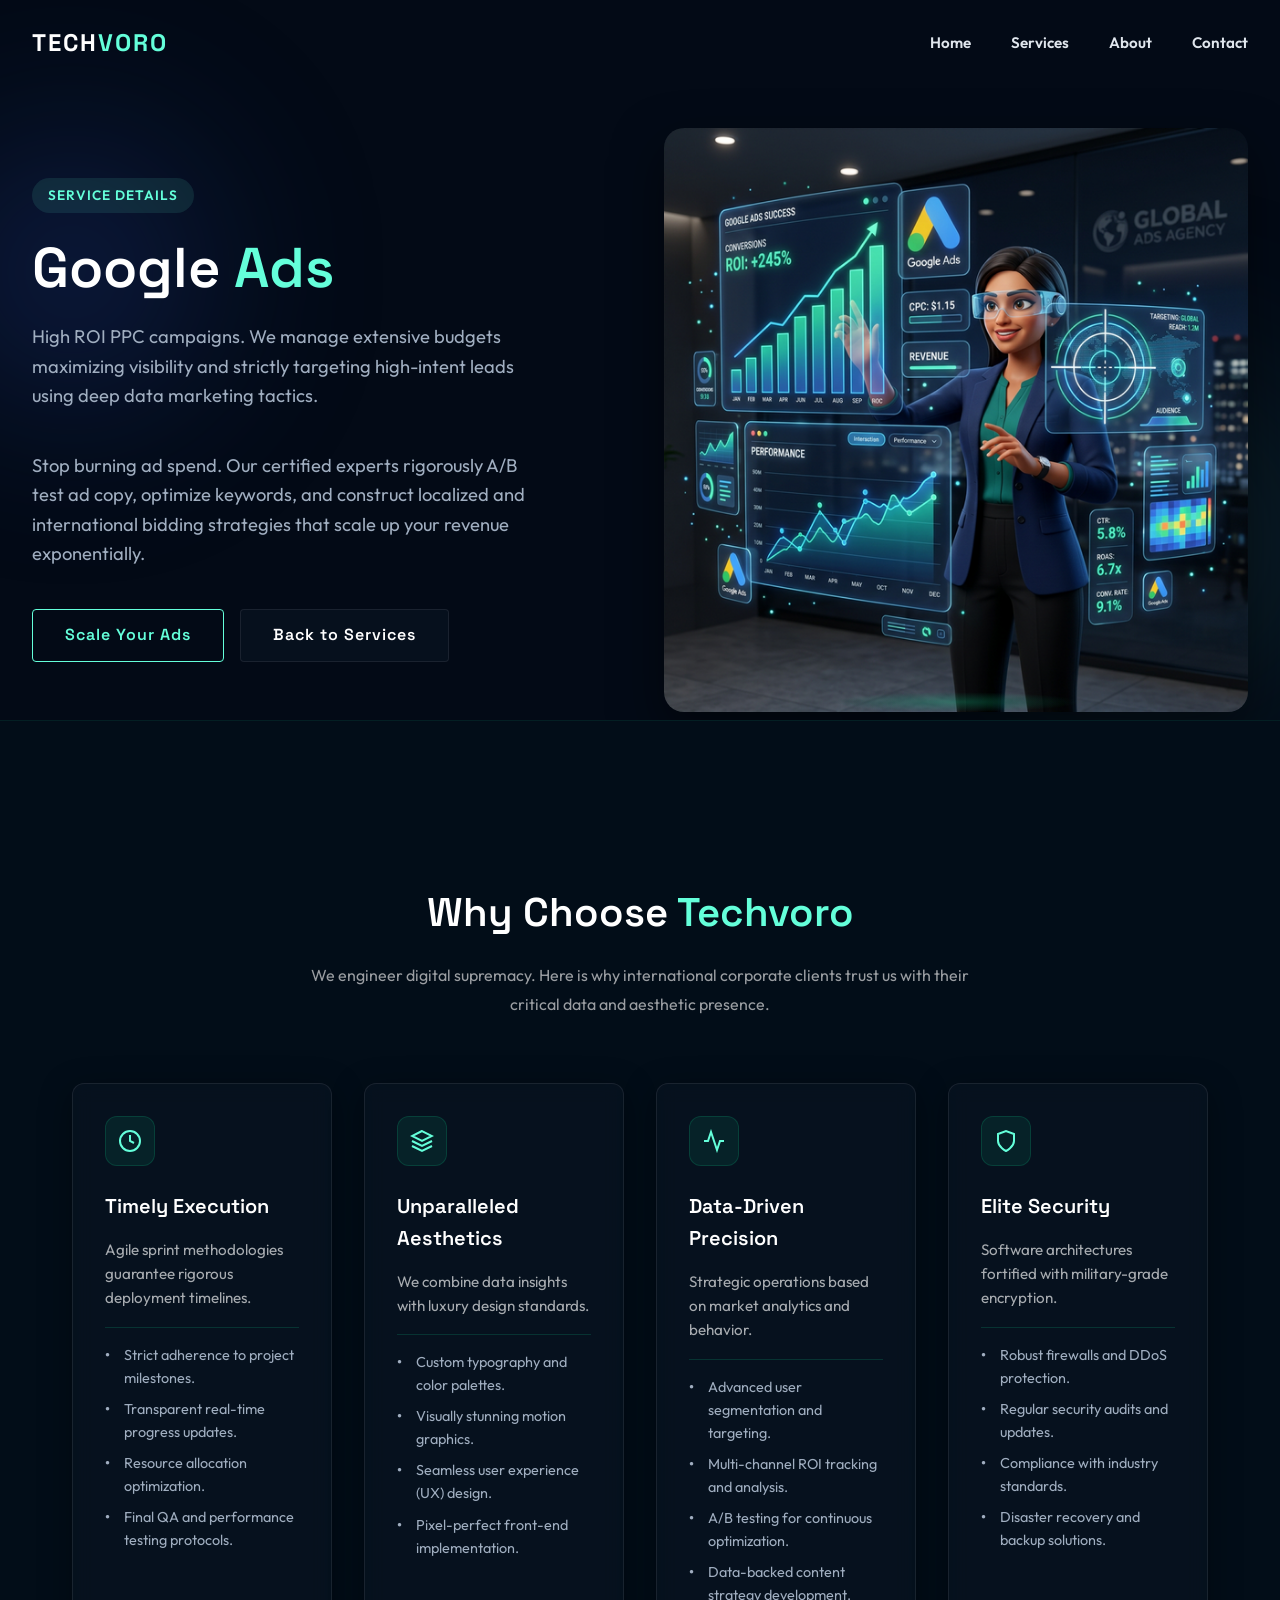
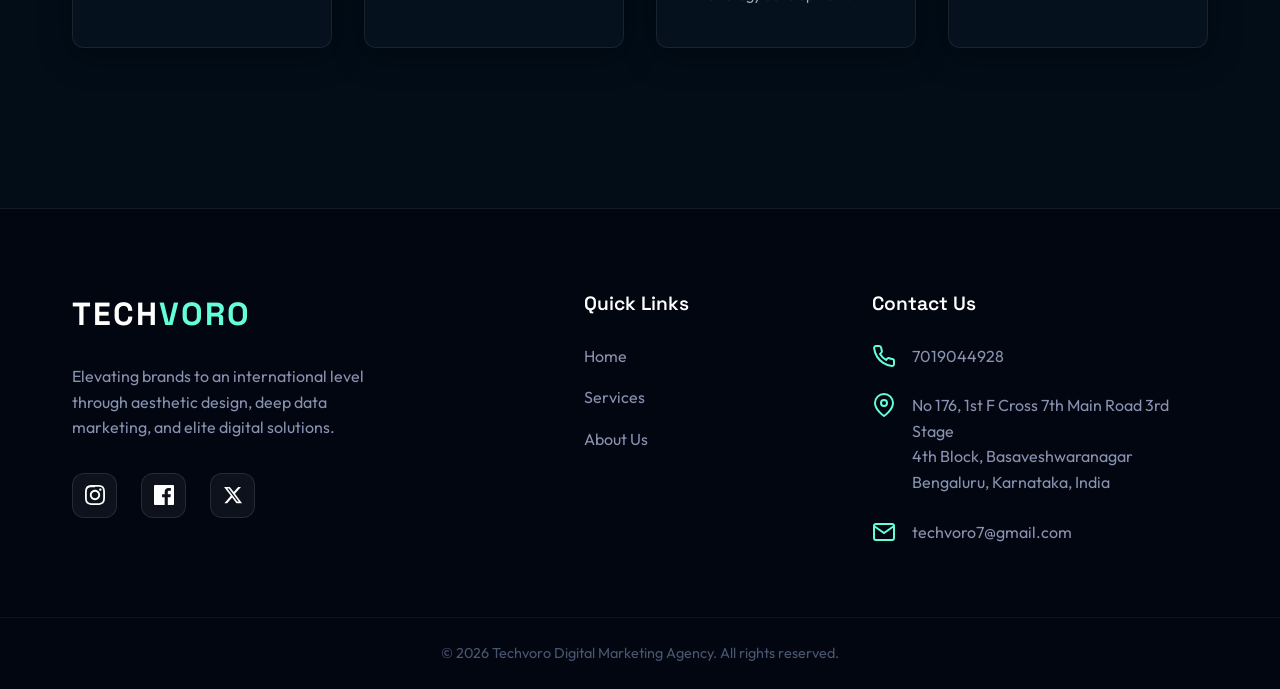
==== commit 5abceb65: "Refactor: Move Why Choose Techvoro details to subpages and link cards from home page." ====
--- a/google-ads.html
+++ b/google-ads.html
@@ -95,6 +95,78 @@
         </div>
     </section>
 
+    <!-- Why Choose Techvoro Section -->
+    <section class="section-padding" style="background: rgba(16, 185, 129, 0.02); border-top: 1px solid rgba(16, 185, 129, 0.1);">
+        <div class="container">
+            <div style="text-align: center; margin-bottom: 4rem;">
+                <h2 class="section-title">Why Choose <span class="accent">Techvoro</span></h2>
+                <p style="color: rgba(255,255,255,0.6); max-width: 700px; margin: 1rem auto 0; line-height: 1.8;">We engineer digital supremacy. Here is why international corporate clients trust us with their critical data and aesthetic presence.</p>
+            </div>
+            
+            <div class="subpage-why-grid">
+                <!-- Pillar 1 -->
+                <div class="why-card glass-card">
+                    <div class="icon-wrapper">
+                        <svg viewBox="0 0 24 24" fill="none" stroke="currentColor" stroke-width="2"><circle cx="12" cy="12" r="10"></circle><polyline points="12 6 12 12 16 14"></polyline></svg>
+                    </div>
+                    <h3>Timely Execution</h3>
+                    <p>Agile sprint methodologies guarantee rigorous deployment timelines.</p>
+                    <ul class="feature-list">
+                        <li>Strict adherence to project milestones.</li>
+                        <li>Transparent real-time progress updates.</li>
+                        <li>Resource allocation optimization.</li>
+                        <li>Final QA and performance testing protocols.</li>
+                    </ul>
+                </div>
+
+                <!-- Pillar 2 -->
+                <div class="why-card glass-card">
+                    <div class="icon-wrapper">
+                        <svg viewBox="0 0 24 24" fill="none" stroke="currentColor" stroke-width="2"><path d="M12 2L2 7l10 5 10-5-10-5zM2 17l10 5 10-5M2 12l10 5 10-5"></path></svg>
+                    </div>
+                    <h3>Unparalleled Aesthetics</h3>
+                    <p>We combine data insights with luxury design standards.</p>
+                    <ul class="feature-list">
+                        <li>Custom typography and color palettes.</li>
+                        <li>Visually stunning motion graphics.</li>
+                        <li>Seamless user experience (UX) design.</li>
+                        <li>Pixel-perfect front-end implementation.</li>
+                    </ul>
+                </div>
+
+                <!-- Pillar 3 -->
+                <div class="why-card glass-card">
+                    <div class="icon-wrapper">
+                        <svg viewBox="0 0 24 24" fill="none" stroke="currentColor" stroke-width="2"><polyline points="22 12 18 12 15 21 9 3 6 12 2 12"></polyline></svg>
+                    </div>
+                    <h3>Data-Driven Precision</h3>
+                    <p>Strategic operations based on market analytics and behavior.</p>
+                    <ul class="feature-list">
+                        <li>Advanced user segmentation and targeting.</li>
+                        <li>Multi-channel ROI tracking and analysis.</li>
+                        <li>A/B testing for continuous optimization.</li>
+                        <li>Data-backed content strategy development.</li>
+                    </ul>
+                </div>
+
+                <!-- Pillar 4 -->
+                <div class="why-card glass-card">
+                    <div class="icon-wrapper">
+                        <svg viewBox="0 0 24 24" fill="none" stroke="currentColor" stroke-width="2"><path d="M12 22s8-4 8-10V5l-8-3-8 3v7c0 6 8 10 8 10z"></path></svg>
+                    </div>
+                    <h3>Elite Security</h3>
+                    <p>Software architectures fortified with military-grade encryption.</p>
+                    <ul class="feature-list">
+                        <li>Robust firewalls and DDoS protection.</li>
+                        <li>Regular security audits and updates.</li>
+                        <li>Compliance with industry standards.</li>
+                        <li>Disaster recovery and backup solutions.</li>
+                    </ul>
+                </div>
+            </div>
+        </div>
+    </section>
+
     <!-- Contact & Footer Section -->
     <footer id="contact" class="footer-section">
         <div class="container footer-content">
--- a/css/style.css
+++ b/css/style.css
@@ -632,16 +632,61 @@
     gap: 2rem;
 }
 
+.subpage-why-grid {
+    display: grid;
+    grid-template-columns: repeat(4, 1fr);
+    gap: 2rem;
+}
+
+@media (max-width: 992px) {
+    .subpage-why-grid {
+        grid-template-columns: 1fr 1fr;
+    }
+}
+
+@media (max-width: 576px) {
+    .subpage-why-grid {
+        grid-template-columns: 1fr;
+    }
+}
+
 .why-card {
     padding: 2rem;
     position: relative;
     overflow: hidden;
     transition: transform 0.3s ease, box-shadow 0.3s ease;
+    display: flex;
+    flex-direction: column;
 }
 
 .why-card:hover {
     transform: translateY(-5px);
-    box-shadow: 0 10px 30px rgba(0,0,0,0.5), inset 0 0 15px rgba(16, 185, 129, 0.1);
+    box-shadow: 0 10px 40px rgba(0,0,0,0.6), inset 0 0 20px rgba(16, 185, 129, 0.15);
+}
+
+.feature-list {
+    list-style: none;
+    padding: 0;
+    margin: 0;
+    margin-top: 1rem;
+    border-top: 1px solid rgba(16, 185, 129, 0.2);
+    padding-top: 1rem;
+}
+
+.feature-list li {
+    font-size: 0.9rem;
+    color: #a0aec0;
+    margin-bottom: 0.5rem;
+    position: relative;
+    padding-left: 1.2rem;
+}
+
+.feature-list li::before {
+    content: '•';
+    position: absolute;
+    left: 0;
+    color: var(--accent-color);
+    font-weight: bold;
 }
 
 .why-card::before {
